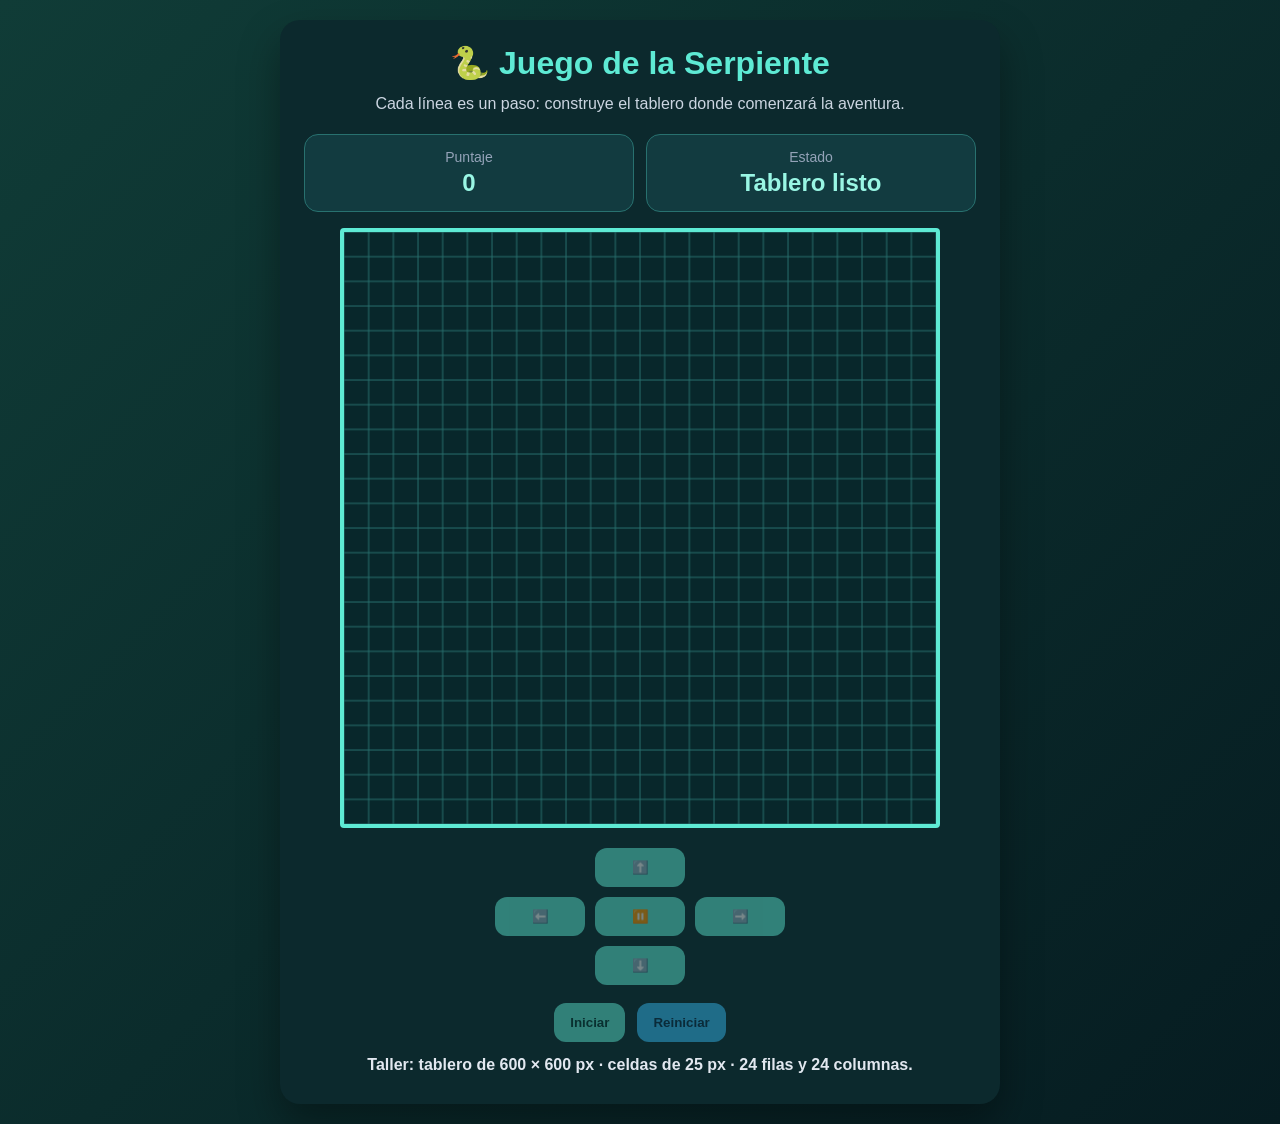
==== serpiente.html @ 09bb3a8c "Agrega taller de serpiente con cuadricula" ====
<!DOCTYPE html>
<html lang="es">
<head>
  <meta charset="UTF-8" />
  <meta name="viewport" content="width=device-width, initial-scale=1.0" />
  <title>Juego de la Serpiente - Taller</title>
   <link rel="stylesheet" href="serpiente.css">
</head>
<body>
  <main class="contenedor-juego">
    <h1>🐍 Juego de la Serpiente</h1>
    <p class="descripcion">
      Cada línea es un paso: construye el tablero donde comenzará la aventura.
    </p>

    <section class="panel-info">
      <div class="tarjeta-info">
        <span>Puntaje</span>
        <strong id="puntaje">0</strong>
      </div>
      <div class="tarjeta-info">
        <span>Estado</span>
        <strong id="estado">Tablero listo</strong>
      </div>
    </section>

    <canvas id="canvasJuego" width="600" height="600" aria-label="Tablero de 600 por 600 píxeles, con 24 filas y 24 columnas">Su navegador no admite canvas.</canvas>

    <section class="controles">
      <button class="vacio">-</button>
      <button disabled title="Disponible en una siguiente parte del taller">⬆️</button>
      <button class="vacio">-</button>

      <button disabled title="Disponible en una siguiente parte del taller">⬅️</button>
      <button disabled title="Disponible en una siguiente parte del taller">⏸️</button>
      <button disabled title="Disponible en una siguiente parte del taller">➡️</button>

      <button class="vacio">-</button>
      <button disabled title="Disponible en una siguiente parte del taller">⬇️</button>
      <button class="vacio">-</button>
    </section>

    <section class="acciones">
      <button disabled title="Disponible en una siguiente parte del taller">Iniciar</button>
      <button class="secundario" disabled title="Disponible en una siguiente parte del taller">Reiniciar</button>
    </section>

    <p id="mensaje" class="mensaje">Taller: tablero de 600 × 600 px · celdas de 25 px · 24 filas y 24 columnas.</p>
  </main>

  <script src="serpiente.js"></script>
</body>
</html>
---- serpiente.css ----
* {
    box-sizing: border-box;
    margin: 0;
    padding: 0;
    font-family: Arial, Helvetica, sans-serif;
}

body {
    min-height: 100vh;
    background: linear-gradient(135deg, #103c37, #061c21);
    color: white;
    display: flex;
    justify-content: center;
    align-items: center;
    padding: 20px;
}

.contenedor-juego {
    width: 100%;
    max-width: 720px;
    background: #0c292d;
    border-radius: 20px;
    padding: 24px;
    box-shadow: 0 20px 40px rgba(0, 0, 0, 0.35);
    text-align: center;
}

h1 {
    margin-bottom: 10px;
    font-size: 32px;
    color: #5eead4;
}

.descripcion {
    margin-bottom: 18px;
    color: #cbd5e1;
    line-height: 1.5;
}

.panel-info {
    display: flex;
    justify-content: space-between;
    gap: 12px;
    margin-bottom: 16px;
    flex-wrap: wrap;
}

.tarjeta-info {
    flex: 1;
    min-width: 150px;
    background: #123b40;
    padding: 14px;
    border-radius: 14px;
    border: 1px solid #28716f;
}

.tarjeta-info span {
    display: block;
    font-size: 14px;
    color: #94a3b8;
    margin-bottom: 4px;
}

.tarjeta-info strong {
    font-size: 24px;
    color: #99f6e4;
}

canvas {
    width: 100%;
    max-width: 600px;
    background: #08272b;
    border: 4px solid #5eead4;
    border-radius: 4px;
    display: block;
    margin: 0 auto 20px auto;
}

.controles {
    display: grid;
    grid-template-columns: repeat(3, 90px);
    gap: 10px;
    justify-content: center;
    align-items: center;
    margin-bottom: 18px;
}

.controles button,
.acciones button {
    border: none;
    border-radius: 12px;
    padding: 12px 16px;
    background: #5eead4;
    color: #063934;
    font-weight: bold;
    cursor: pointer;
    transition: 0.2s;
}

.controles button:hover,
.acciones button:hover {
    transform: scale(1.05);
    background: #99f6e4;
}

.vacio {
    visibility: hidden;
}

.acciones {
    display: flex;
    justify-content: center;
    gap: 12px;
    flex-wrap: wrap;
}

.acciones .secundario {
    background: #38bdf8;
    color: #082f49;
}

.mensaje {
    margin-top: 14px;
    color: #e2e8f0;
    min-height: 24px;
    font-weight: bold;
}

@media (max-width: 520px) {
    h1 {
        font-size: 24px;
    }

    .controles {
        grid-template-columns: repeat(3, 75px);
    }

    .controles button,
    .acciones button {
        padding: 10px;
    }
}
button:disabled { opacity: .45; cursor: not-allowed; transform: none; }
canvas { height: auto; }
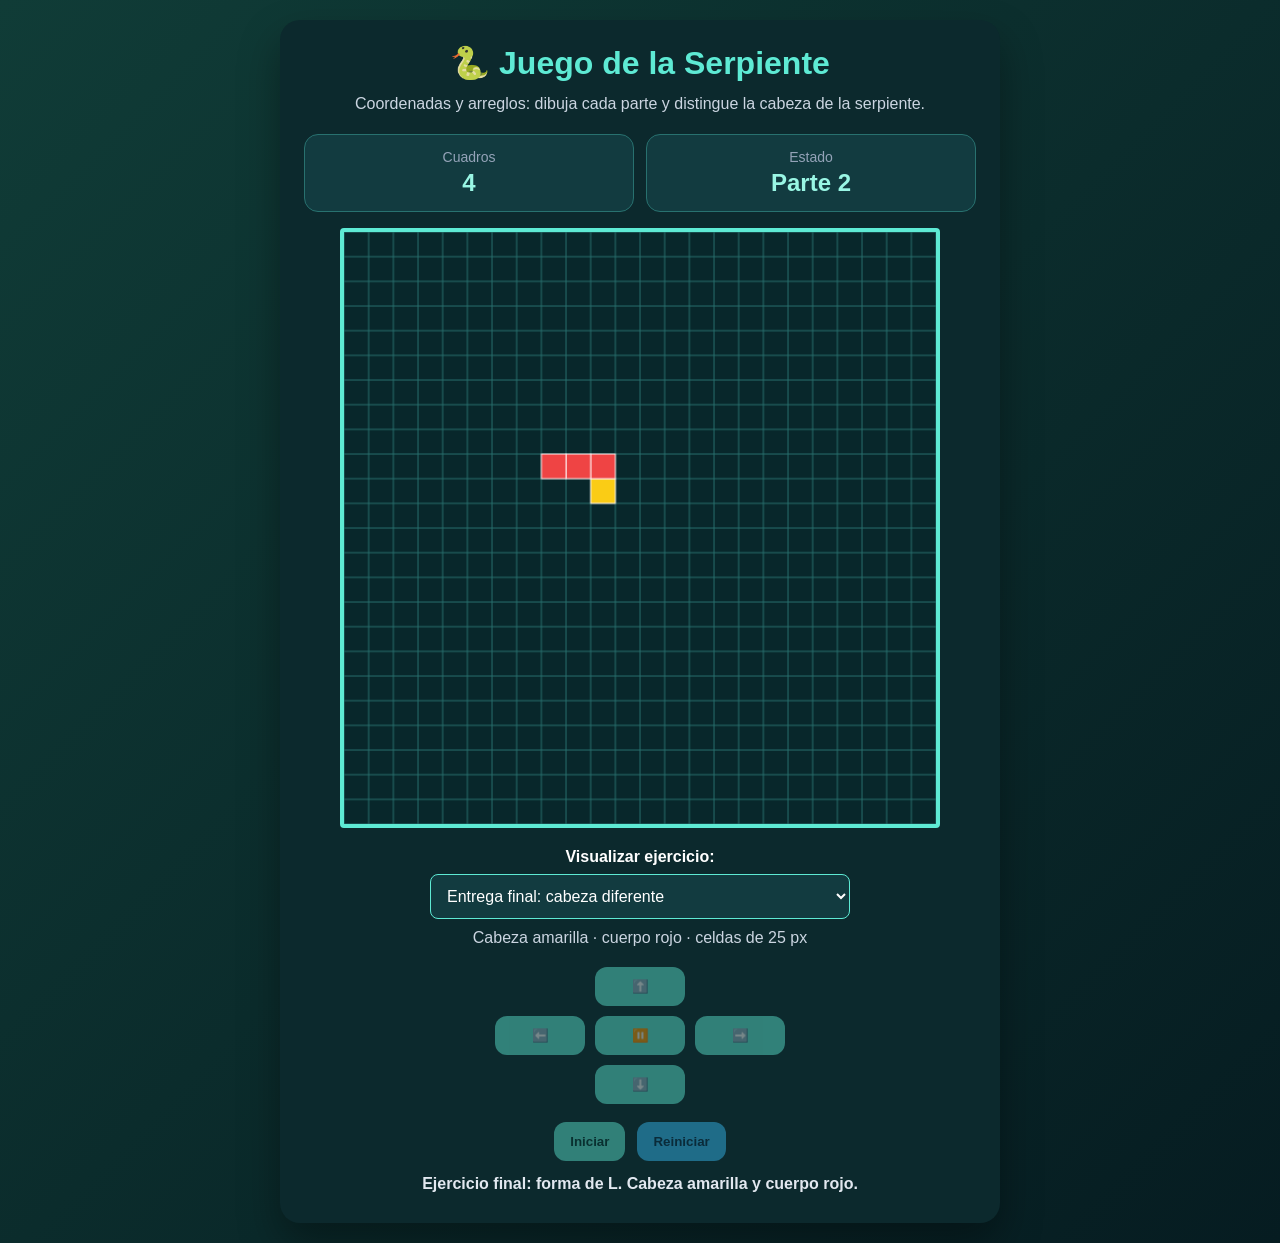
==== commit ff82c0c1: "Completa taller serpiente parte 2" ====
--- a/serpiente.html
+++ b/serpiente.html
@@ -10,22 +10,33 @@
   <main class="contenedor-juego">
     <h1>🐍 Juego de la Serpiente</h1>
     <p class="descripcion">
-      Cada línea es un paso: construye el tablero donde comenzará la aventura.
+      Coordenadas y arreglos: dibuja cada parte y distingue la cabeza de la serpiente.
     </p>
 
     <section class="panel-info">
       <div class="tarjeta-info">
-        <span>Puntaje</span>
-        <strong id="puntaje">0</strong>
+        <span>Cuadros</span>
+        <strong id="cantidadPartes">0</strong>
       </div>
       <div class="tarjeta-info">
         <span>Estado</span>
-        <strong id="estado">Tablero listo</strong>
+        <strong id="estado">Parte 2</strong>
       </div>
     </section>
 
     <canvas id="canvasJuego" width="600" height="600" aria-label="Tablero de 600 por 600 píxeles, con 24 filas y 24 columnas">Su navegador no admite canvas.</canvas>
 
+    <section class="ejercicios">
+      <label for="ejercicio">Visualizar ejercicio:</label>
+      <select id="ejercicio" onchange="seleccionarEjercicio(this.value)">
+        <option value="final">Entrega final: cabeza diferente</option>
+        <option value="pruebas">Seis cuadrados obligatorios</option>
+        <option value="horizontal">Ejercicio 1: horizontal</option>
+        <option value="ele">Ejercicio 2: forma de L</option>
+        <option value="izquierda">Ejercicio 3: borde izquierdo</option>
+      </select>
+      <p>Cabeza amarilla · cuerpo rojo · celdas de 25 px</p>
+    </section>
     <section class="controles">
       <button class="vacio">-</button>
       <button disabled title="Disponible en una siguiente parte del taller">⬆️</button>
--- a/serpiente.css
+++ b/serpiente.css
@@ -142,3 +142,8 @@
 }
 button:disabled { opacity: .45; cursor: not-allowed; transform: none; }
 canvas { height: auto; }
+
+.ejercicios { margin: 12px 0 20px; }
+.ejercicios label { display: block; margin-bottom: 8px; font-weight: bold; }
+.ejercicios select { padding: 12px; width: 100%; max-width: 420px; border: 1px solid #5eead4; border-radius: 8px; background: #123b40; color: white; font-size: 16px; }
+.ejercicios p { margin-top: 10px; color: #cbd5e1; }
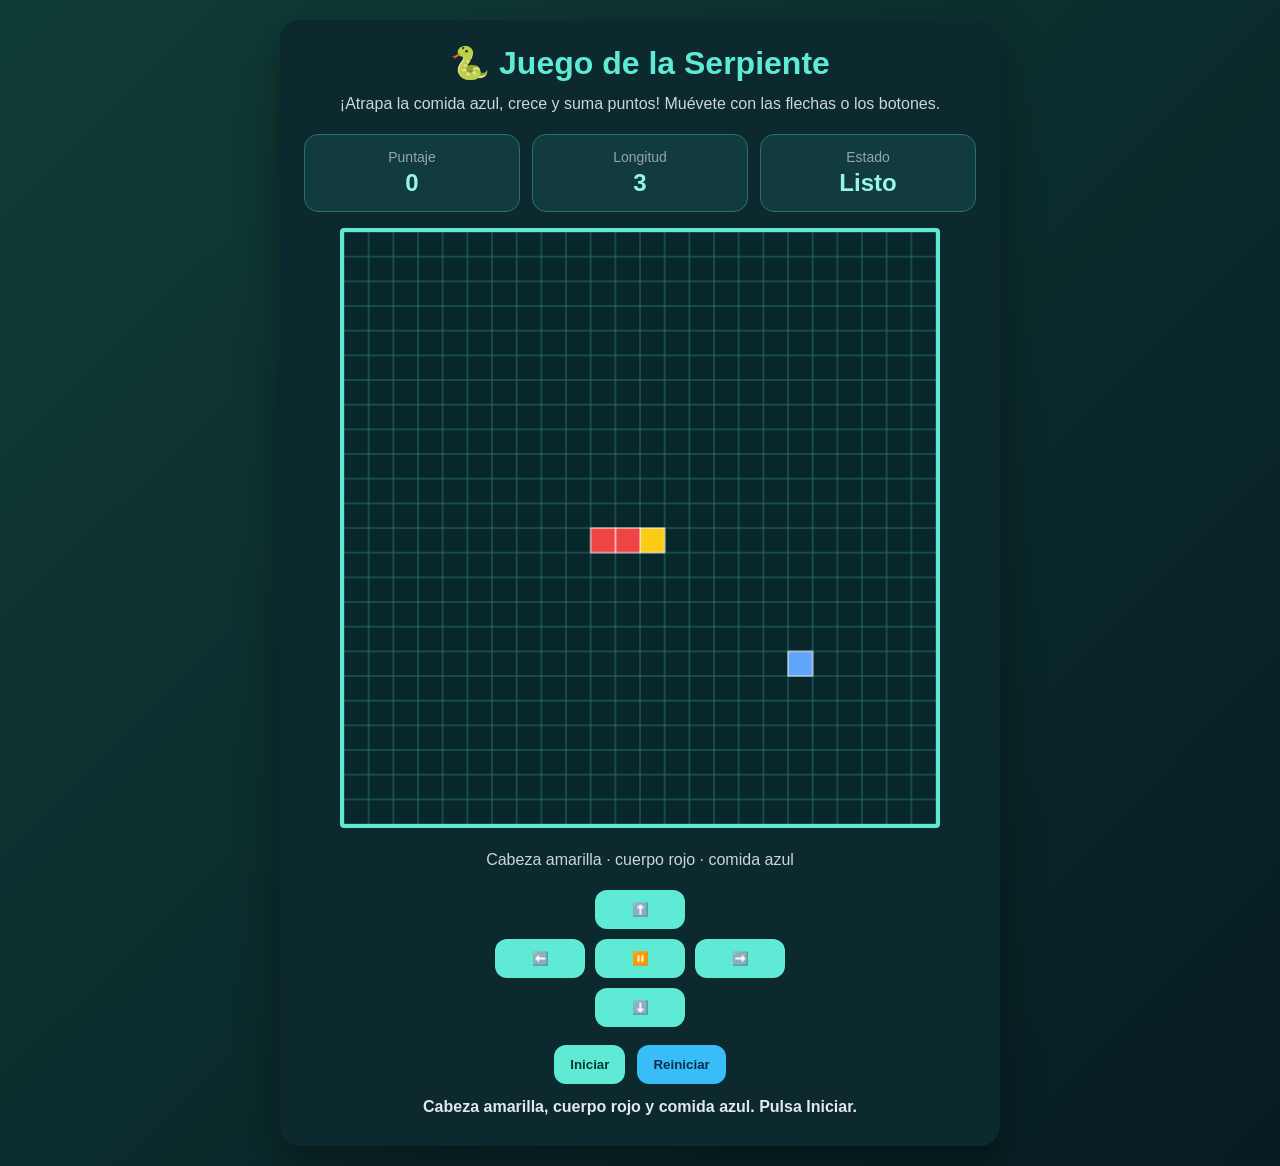
==== commit 1e07fc25: "Completa serpiente parte 3: movimiento comida y crecimiento" ====
--- a/serpiente.html
+++ b/serpiente.html
@@ -10,12 +10,13 @@
   <main class="contenedor-juego">
     <h1>🐍 Juego de la Serpiente</h1>
     <p class="descripcion">
-      Coordenadas y arreglos: dibuja cada parte y distingue la cabeza de la serpiente.
+      ¡Atrapa la comida azul, crece y suma puntos! Muévete con las flechas o los botones.
     </p>
 
     <section class="panel-info">
+      <div class="tarjeta-info"><span>Puntaje</span><strong id="puntaje">0</strong></div>
       <div class="tarjeta-info">
-        <span>Cuadros</span>
+        <span>Longitud</span>
         <strong id="cantidadPartes">0</strong>
       </div>
       <div class="tarjeta-info">
@@ -26,37 +27,27 @@
 
     <canvas id="canvasJuego" width="600" height="600" aria-label="Tablero de 600 por 600 píxeles, con 24 filas y 24 columnas">Su navegador no admite canvas.</canvas>
 
-    <section class="ejercicios">
-      <label for="ejercicio">Visualizar ejercicio:</label>
-      <select id="ejercicio" onchange="seleccionarEjercicio(this.value)">
-        <option value="final">Entrega final: cabeza diferente</option>
-        <option value="pruebas">Seis cuadrados obligatorios</option>
-        <option value="horizontal">Ejercicio 1: horizontal</option>
-        <option value="ele">Ejercicio 2: forma de L</option>
-        <option value="izquierda">Ejercicio 3: borde izquierdo</option>
-      </select>
-      <p>Cabeza amarilla · cuerpo rojo · celdas de 25 px</p>
-    </section>
+    <p class="leyenda">Cabeza amarilla · cuerpo rojo · comida azul</p>
     <section class="controles">
       <button class="vacio">-</button>
-      <button disabled title="Disponible en una siguiente parte del taller">⬆️</button>
+      <button onclick="cambiarDireccion('arriba')" aria-label="Arriba">⬆️</button>
       <button class="vacio">-</button>
 
-      <button disabled title="Disponible en una siguiente parte del taller">⬅️</button>
-      <button disabled title="Disponible en una siguiente parte del taller">⏸️</button>
-      <button disabled title="Disponible en una siguiente parte del taller">➡️</button>
+      <button onclick="cambiarDireccion('izquierda')" aria-label="Izquierda">⬅️</button>
+      <button onclick="pausarJuego()" aria-label="Pausar">⏸️</button>
+      <button onclick="cambiarDireccion('derecha')" aria-label="Derecha">➡️</button>
 
       <button class="vacio">-</button>
-      <button disabled title="Disponible en una siguiente parte del taller">⬇️</button>
+      <button onclick="cambiarDireccion('abajo')" aria-label="Abajo">⬇️</button>
       <button class="vacio">-</button>
     </section>
 
     <section class="acciones">
-      <button disabled title="Disponible en una siguiente parte del taller">Iniciar</button>
-      <button class="secundario" disabled title="Disponible en una siguiente parte del taller">Reiniciar</button>
+      <button onclick="iniciarJuego()">Iniciar</button>
+      <button class="secundario" onclick="reiniciarJuego()">Reiniciar</button>
     </section>
 
-    <p id="mensaje" class="mensaje">Taller: tablero de 600 × 600 px · celdas de 25 px · 24 filas y 24 columnas.</p>
+    <p id="mensaje" class="mensaje" role="status" aria-live="polite">Taller: tablero de 600 × 600 px · celdas de 25 px · 24 filas y 24 columnas.</p>
   </main>
 
   <script src="serpiente.js"></script>
--- a/serpiente.css
+++ b/serpiente.css
@@ -147,3 +147,5 @@
 .ejercicios label { display: block; margin-bottom: 8px; font-weight: bold; }
 .ejercicios select { padding: 12px; width: 100%; max-width: 420px; border: 1px solid #5eead4; border-radius: 8px; background: #123b40; color: white; font-size: 16px; }
 .ejercicios p { margin-top: 10px; color: #cbd5e1; }
+
+.leyenda{color:#cbd5e1;margin:0 0 18px;line-height:1.5}
